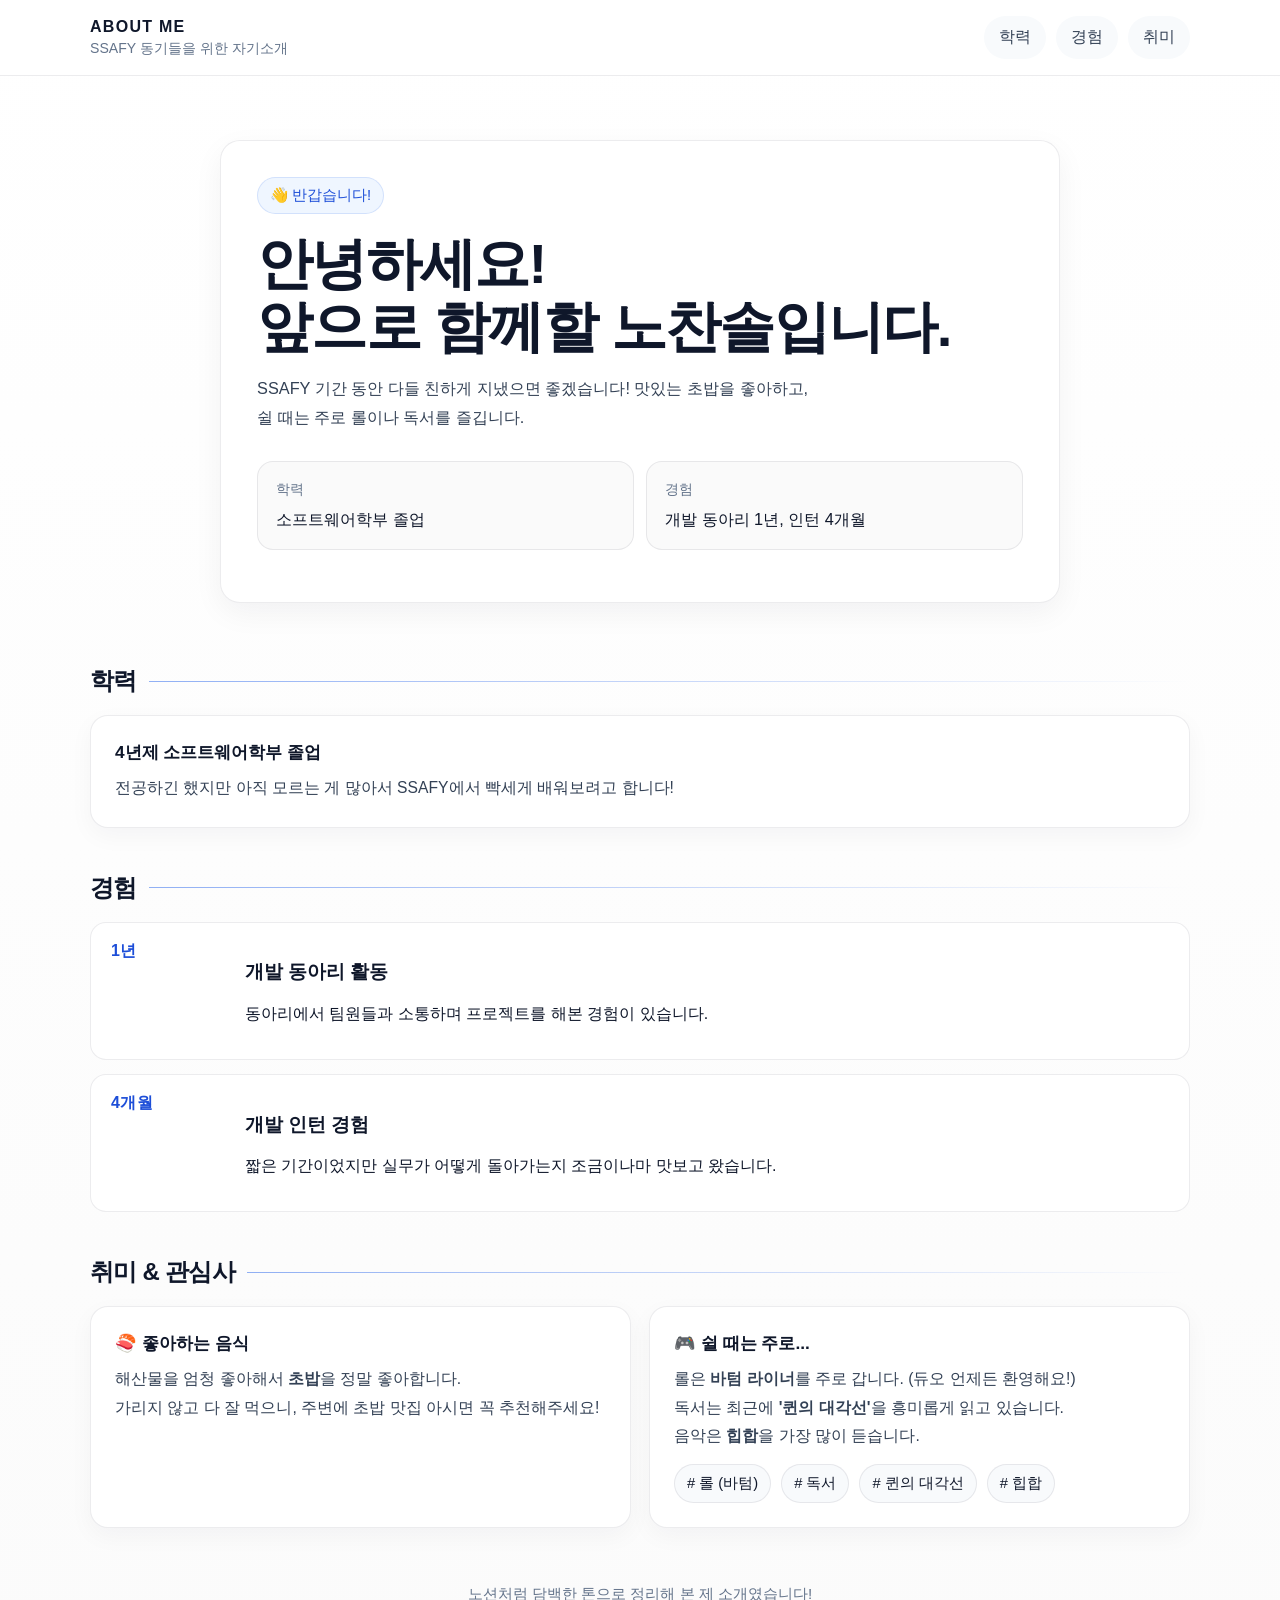
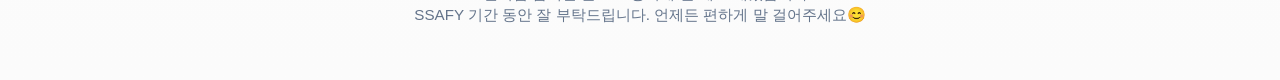
==== introduce/index.html @ 13c80293 "feat: 자기소개용 페이지 추가" ====
<!DOCTYPE html>
<html lang="ko">
<head>
  <meta charset="UTF-8">
  <meta name="viewport" content="width=device-width, initial-scale=1.0">
  <title>자기소개</title>
  <style>
    :root {
      --bg: #ffffff;
      --bg-soft: #fafafa;
      --card: #ffffff;
      --line: rgba(15, 23, 42, 0.08);
      --text: #0f172a;
      --muted: #64748b;
      --accent: #2563eb;
      --accent-2: #0f766e;
      --shadow: 0 10px 30px rgba(15, 23, 42, 0.05);
    }

    * {
      box-sizing: border-box;
    }

    html {
      scroll-behavior: smooth;
    }

    body {
      margin: 0;
      font-family: -apple-system, BlinkMacSystemFont, "Segoe UI", Roboto, "Noto Sans KR", sans-serif;
      color: var(--text);
      background: linear-gradient(180deg, #ffffff 0%, #fbfbfb 100%);
      min-height: 100vh;
    }

    a {
      color: inherit;
      text-decoration: none;
    }

    .wrap {
      width: min(1100px, calc(100% - 32px));
      margin: 0 auto;
    }

    .topbar {
      position: sticky;
      top: 0;
      z-index: 10;
      backdrop-filter: blur(16px);
      background: rgba(255, 255, 255, 0.92);
      border-bottom: 1px solid var(--line);
    }

    .topbar-inner {
      display: flex;
      align-items: center;
      justify-content: space-between;
      gap: 16px;
      padding: 16px 0;
    }

    .brand {
      display: flex;
      flex-direction: column;
      gap: 3px;
    }

    .brand strong {
      font-size: 1rem;
      letter-spacing: 0.08em;
      text-transform: uppercase;
    }

    .brand span {
      font-size: 0.88rem;
      color: var(--muted);
    }

    .nav {
      display: flex;
      flex-wrap: wrap;
      gap: 10px;
      justify-content: flex-end;
    }

    .nav a {
      padding: 10px 14px;
      border: 1px solid transparent;
      border-radius: 999px;
      color: #334155;
      transition: 0.2s ease;
      background: #f8fafc;
    }

    .nav a:hover {
      border-color: rgba(37, 99, 235, 0.18);
      color: #0f172a;
      transform: translateY(-1px);
    }

    .hero {
      padding: 64px 0 40px;
    }

    .hero-grid {
      display: grid;
      grid-template-columns: 1.2fr 0.8fr;
      gap: 24px;
      align-items: stretch;
    }

    /* 가운데 정렬을 위한 스타일 추가 */
    .hero-grid.full-width {
      grid-template-columns: 1fr;
      max-width: 840px;
      margin: 0 auto;
    }

    .panel {
      position: relative;
      overflow: hidden;
      border: 1px solid var(--line);
      border-radius: 20px;
      background: var(--card);
      box-shadow: var(--shadow);
      backdrop-filter: blur(18px);
    }

    .hero-copy {
      padding: 36px;
    }

    .eyebrow {
      display: inline-flex;
      align-items: center;
      gap: 8px;
      padding: 8px 12px;
      border-radius: 999px;
      background: #eff6ff;
      color: #1d4ed8;
      font-size: 0.92rem;
      border: 1px solid rgba(37, 99, 235, 0.14);
    }

    h1 {
      margin: 18px 0 16px;
      font-size: clamp(2.2rem, 4.4vw, 4rem);
      line-height: 1.12;
      letter-spacing: -0.03em;
    }

    .lead {
      margin: 0;
      font-size: 1.02rem;
      line-height: 1.8;
      color: #334155;
      max-width: 62ch;
    }

    .hero-meta {
      display: grid;
      gap: 12px;
      margin-top: 28px;
      grid-template-columns: repeat(2, minmax(0, 1fr));
    }

    .meta-card {
      padding: 18px;
      border-radius: 16px;
      background: var(--bg-soft);
      border: 1px solid var(--line);
    }

    .meta-card dt {
      font-size: 0.88rem;
      color: var(--muted);
      margin-bottom: 8px;
    }

    .meta-card dd {
      margin: 0;
      font-size: 1.02rem;
      line-height: 1.5;
    }

    section {
      padding: 22px 0;
      scroll-margin-top: 92px;
    }

    .section-title {
      display: flex;
      align-items: center;
      gap: 12px;
      margin-bottom: 18px;
    }

    .section-title h2 {
      margin: 0;
      font-size: 1.5rem;
      letter-spacing: -0.03em;
    }

    .section-title span {
      height: 1px;
      flex: 1;
      background: linear-gradient(90deg, rgba(37, 99, 235, 0.5), transparent);
    }

    .grid-2 {
      display: grid;
      grid-template-columns: repeat(2, minmax(0, 1fr));
      gap: 18px;
    }

    .card {
      padding: 24px;
      border-radius: 18px;
      background: #ffffff;
      border: 1px solid var(--line);
      box-shadow: 0 8px 24px rgba(15, 23, 42, 0.04);
    }

    .card h3 {
      margin: 0 0 10px;
      font-size: 1.08rem;
    }

    .card p,
    .card li {
      color: #334155;
      line-height: 1.8;
      margin: 0;
      font-size: 0.98rem;
    }

    .timeline {
      display: grid;
      gap: 14px;
    }

    .timeline-item {
      display: grid;
      grid-template-columns: 120px 1fr;
      gap: 14px;
      align-items: start;
      padding: 18px 20px;
      border-radius: 16px;
      background: #ffffff;
      border: 1px solid var(--line);
    }

    .timeline-item .year {
      color: #1d4ed8;
      font-weight: 800;
      letter-spacing: 0.02em;
    }

    .chips {
      display: flex;
      flex-wrap: wrap;
      gap: 10px;
      margin-top: 14px;
    }

    .chip {
      padding: 9px 12px;
      border-radius: 999px;
      background: #f8fafc;
      border: 1px solid var(--line);
      color: #0f172a;
      font-size: 0.92rem;
    }

    .footer {
      padding: 34px 0 54px;
      color: var(--muted);
      text-align: center;
      font-size: 0.95rem;
    }

    @media (max-width: 860px) {
      .hero-grid,
      .grid-2 {
        grid-template-columns: 1fr;
      }

      .topbar-inner {
        display: grid;
      }

      .nav {
        justify-content: flex-start;
      }

      .hero {
        padding-top: 46px;
      }

      .hero-copy {
        padding: 24px;
      }

      .hero-meta {
        grid-template-columns: 1fr;
      }

      .timeline-item {
        grid-template-columns: 1fr;
      }
    }
  </style>
</head>
<body>
  <header class="topbar">
    <div class="wrap topbar-inner">
      <div class="brand">
        <strong>ABOUT ME</strong>
        <span>SSAFY 동기들을 위한 자기소개</span>
      </div>
      <nav class="nav" aria-label="페이지 섹션 이동">
        <a href="#education">학력</a>
        <a href="#experience">경험</a>
        <a href="#hobby">취미</a>
      </nav>
    </div>
  </header>

  <main>
    <section class="hero">
      <div class="wrap hero-grid full-width">
        <article class="panel hero-copy">
          <span class="eyebrow">👋 반갑습니다!</span>
          <h1>안녕하세요!<br>앞으로 함께할 <strong>노찬솔</strong>입니다.</h1>
          <p class="lead">
            SSAFY 기간 동안 다들 친하게 지냈으면 좋겠습니다! 맛있는 초밥을 좋아하고, 쉴 때는 주로 롤이나 독서를 즐깁니다.
          </p>

          <dl class="hero-meta">
            <div class="meta-card">
              <dt>학력</dt>
              <dd>소프트웨어학부 졸업</dd>
            </div>
            <div class="meta-card">
              <dt>경험</dt>
              <dd>개발 동아리 1년, 인턴 4개월</dd>
            </div>
          </dl>
        </article>
      </div>
    </section>

    <section id="education">
      <div class="wrap">
        <div class="section-title">
          <h2>학력</h2>
          <span></span>
        </div>
        <div class="card">
          <h3>4년제 소프트웨어학부 졸업</h3>
          <p>
            전공하긴 했지만 아직 모르는 게 많아서 SSAFY에서 빡세게 배워보려고 합니다!
          </p>
        </div>
      </div>
    </section>

    <section id="experience">
      <div class="wrap">
        <div class="section-title">
          <h2>경험</h2>
          <span></span>
        </div>
        <div class="timeline">
          <article class="timeline-item">
            <div class="year">1년</div>
            <div>
              <h3>개발 동아리 활동</h3>
              <p>
                동아리에서 팀원들과 소통하며 프로젝트를 해본 경험이 있습니다.
              </p>
            </div>
          </article>
          <article class="timeline-item">
            <div class="year">4개월</div>
            <div>
              <h3>개발 인턴 경험</h3>
              <p>
                짧은 기간이었지만 실무가 어떻게 돌아가는지 조금이나마 맛보고 왔습니다.
              </p>
            </div>
          </article>
        </div>
      </div>
    </section>

    <section id="hobby">
      <div class="wrap">
        <div class="section-title">
          <h2>취미 & 관심사</h2>
          <span></span>
        </div>
        <div class="grid-2">
          <article class="card">
            <h3>🍣 좋아하는 음식</h3>
            <p>
              해산물을 엄청 좋아해서 <strong>초밥</strong>을 정말 좋아합니다.<br>
              가리지 않고 다 잘 먹으니, 주변에 초밥 맛집 아시면 꼭 추천해주세요!
            </p>
          </article>
          <article class="card">
            <h3>🎮 쉴 때는 주로...</h3>
            <p>
              롤은 <strong>바텀 라이너</strong>를 주로 갑니다. (듀오 언제든 환영해요!)<br>
              독서는 최근에 <strong>'퀸의 대각선'</strong>을 흥미롭게 읽고 있습니다.<br>
              음악은 <strong>힙합</strong>을 가장 많이 듣습니다.
            </p>
            <div class="chips">
              <span class="chip"># 롤 (바텀)</span>
              <span class="chip"># 독서</span>
              <span class="chip"># 퀸의 대각선</span>
              <span class="chip"># 힙합</span>
            </div>
          </article>
        </div>
      </div>
    </section>

    <div class="wrap footer">
      노션처럼 담백한 톤으로 정리해 본 제 소개였습니다!<br>
      SSAFY 기간 동안 잘 부탁드립니다. 언제든 편하게 말 걸어주세요😊
    </div>
  </main>
</body>
</html>
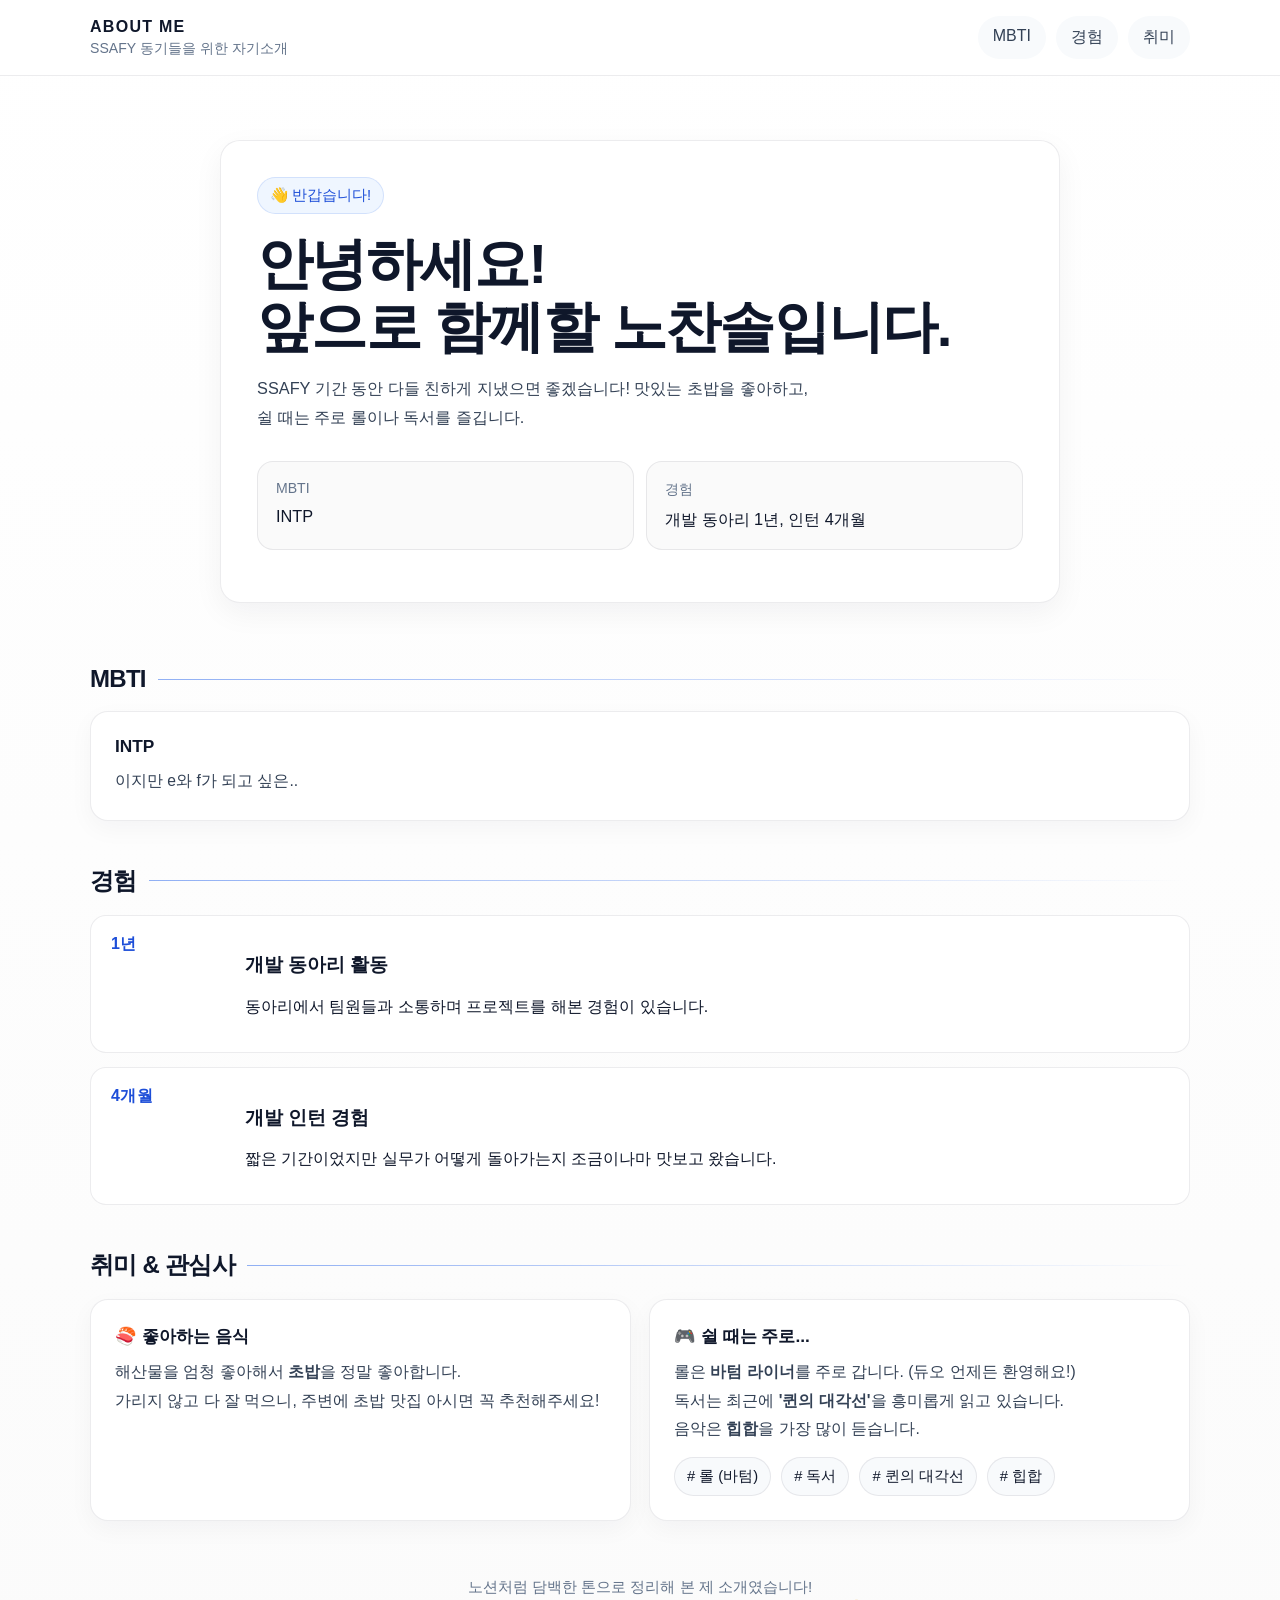
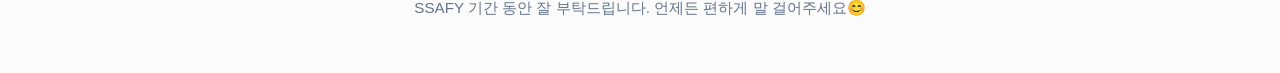
==== commit ff83c0b1: "feat: 자기소개에 학력 빼고 mbti로 보강" ====
--- a/introduce/index.html
+++ b/introduce/index.html
@@ -320,7 +320,7 @@
         <span>SSAFY 동기들을 위한 자기소개</span>
       </div>
       <nav class="nav" aria-label="페이지 섹션 이동">
-        <a href="#education">학력</a>
+        <a href="#mbti">MBTI</a>
         <a href="#experience">경험</a>
         <a href="#hobby">취미</a>
       </nav>
@@ -339,8 +339,8 @@
 
           <dl class="hero-meta">
             <div class="meta-card">
-              <dt>학력</dt>
-              <dd>소프트웨어학부 졸업</dd>
+              <dt>MBTI</dt>
+              <dd>INTP</dd>
             </div>
             <div class="meta-card">
               <dt>경험</dt>
@@ -351,16 +351,16 @@
       </div>
     </section>
 
-    <section id="education">
+    <section id="mbti">
       <div class="wrap">
         <div class="section-title">
-          <h2>학력</h2>
+          <h2>MBTI</h2>
           <span></span>
         </div>
         <div class="card">
-          <h3>4년제 소프트웨어학부 졸업</h3>
+          <h3>INTP</h3>
           <p>
-            전공하긴 했지만 아직 모르는 게 많아서 SSAFY에서 빡세게 배워보려고 합니다!
+            이지만 e와 f가 되고 싶은..
           </p>
         </div>
       </div>
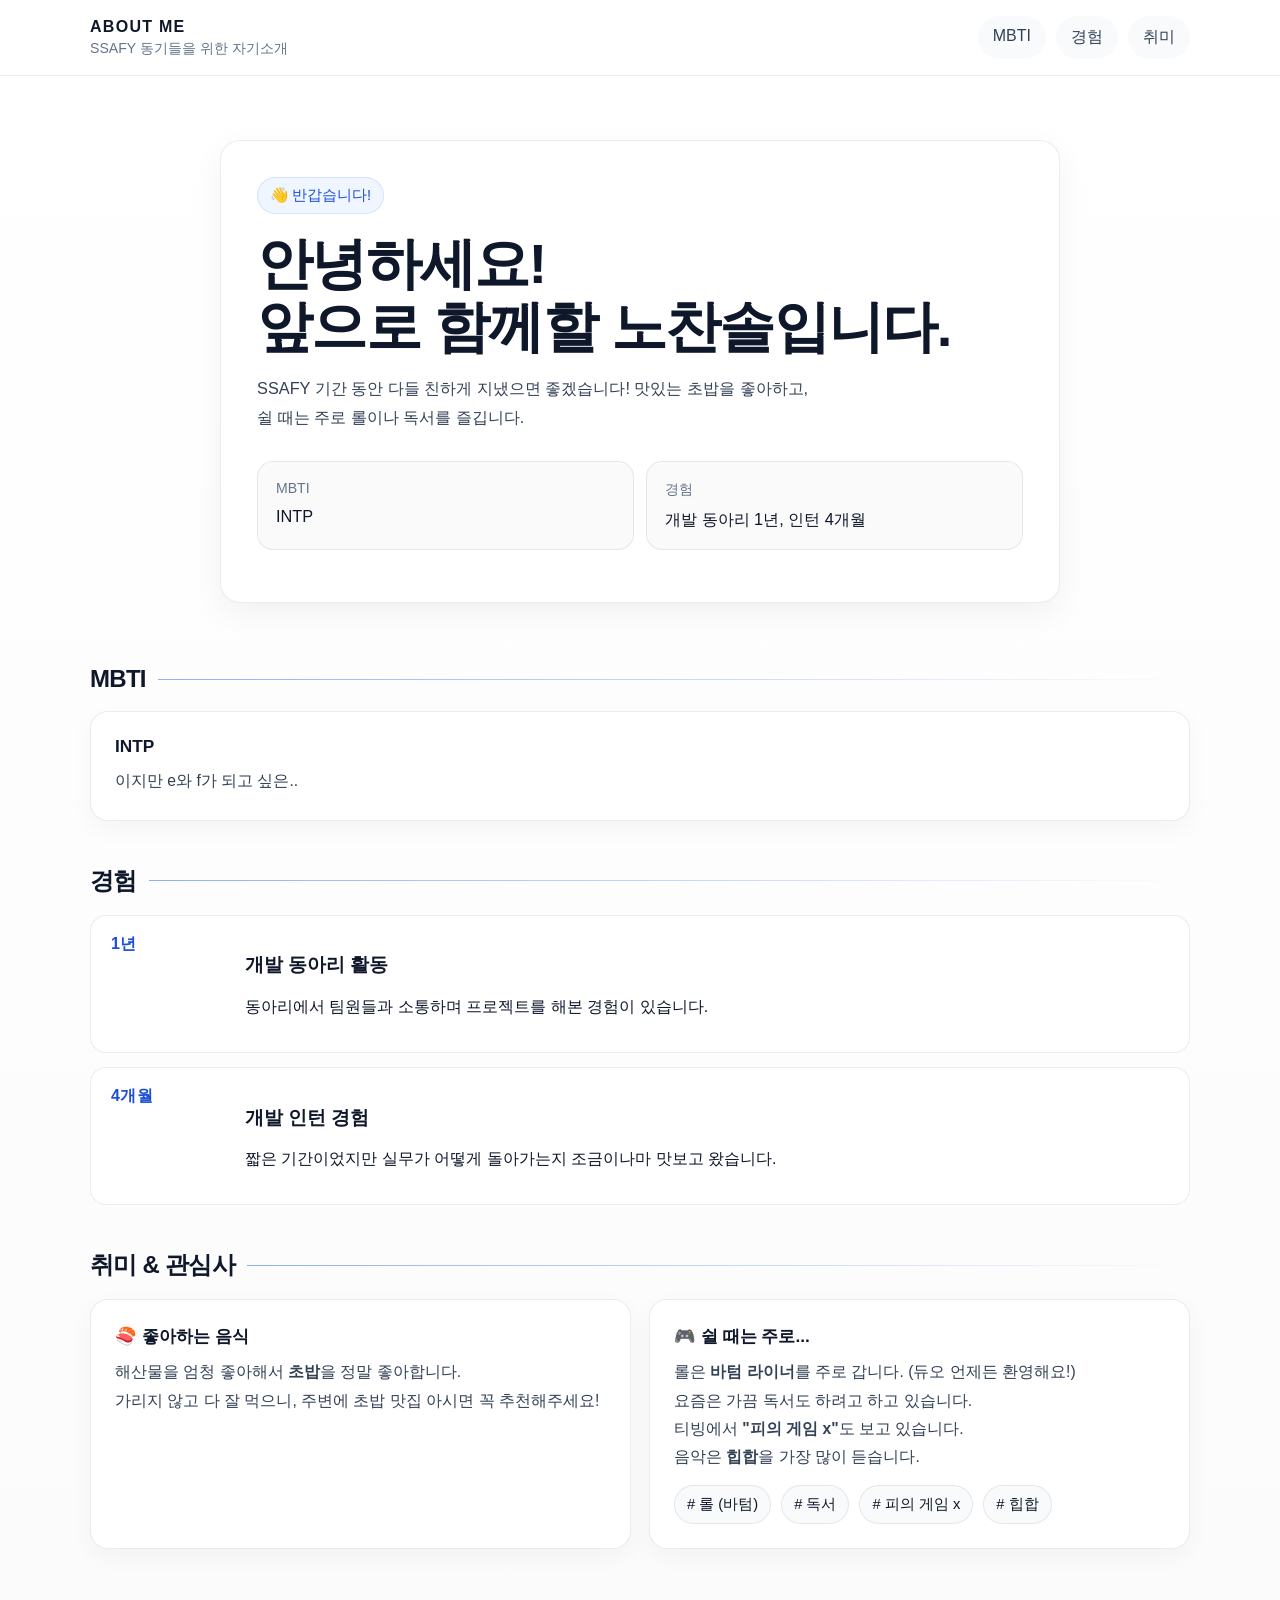
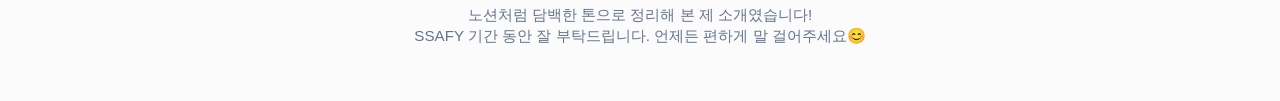
==== commit 2bddceff: "chore: 텍스트 일부 수정" ====
--- a/introduce/index.html
+++ b/introduce/index.html
@@ -413,13 +413,14 @@
             <h3>🎮 쉴 때는 주로...</h3>
             <p>
               롤은 <strong>바텀 라이너</strong>를 주로 갑니다. (듀오 언제든 환영해요!)<br>
-              독서는 최근에 <strong>'퀸의 대각선'</strong>을 흥미롭게 읽고 있습니다.<br>
+              요즘은 가끔 독서도 하려고 하고 있습니다.<br>
+              티빙에서 <strong>"피의 게임 x"</strong>도 보고 있습니다.<br>
               음악은 <strong>힙합</strong>을 가장 많이 듣습니다.
             </p>
             <div class="chips">
               <span class="chip"># 롤 (바텀)</span>
               <span class="chip"># 독서</span>
-              <span class="chip"># 퀸의 대각선</span>
+              <span class="chip"># 피의 게임 x</span>
               <span class="chip"># 힙합</span>
             </div>
           </article>
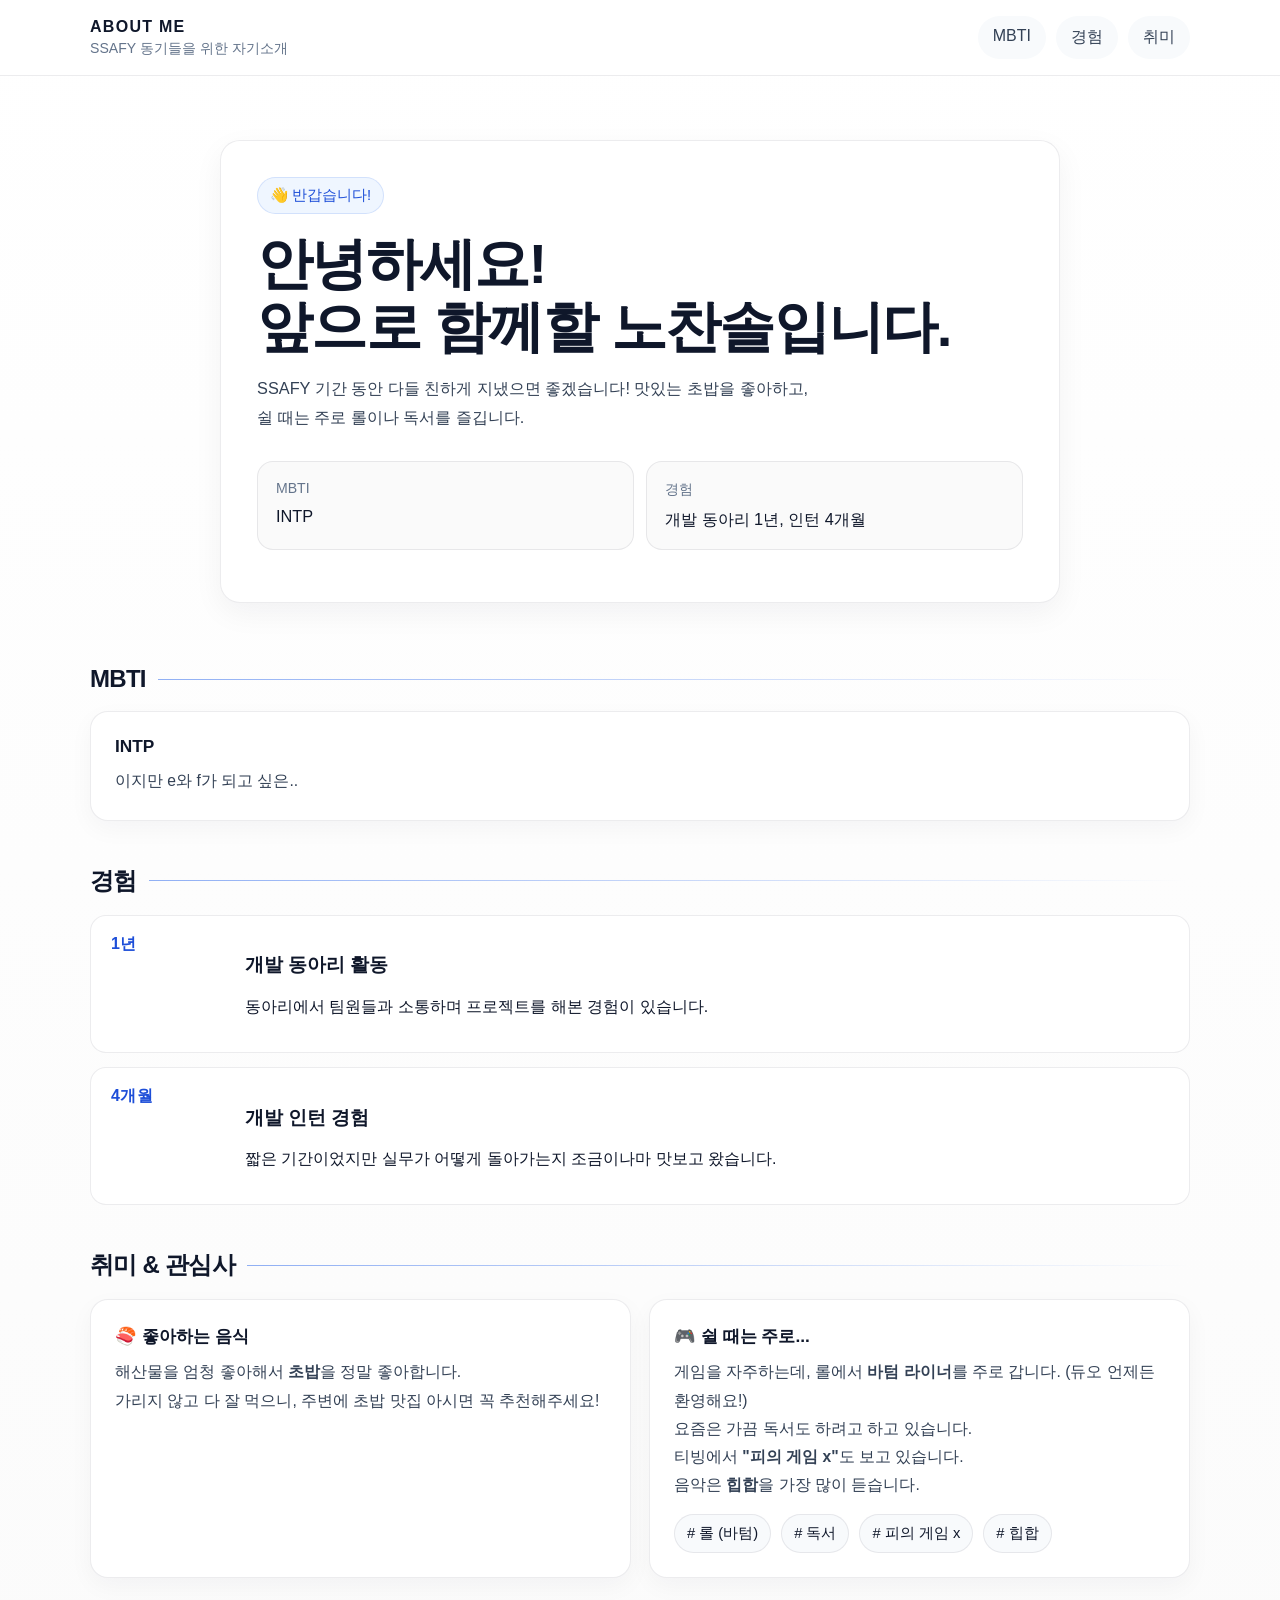
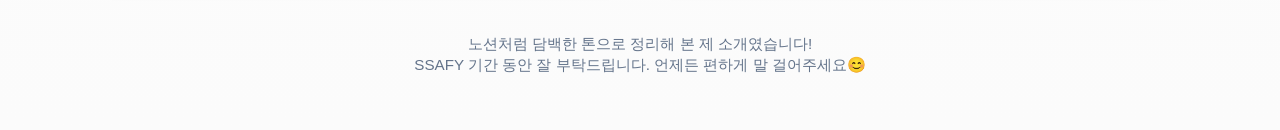
==== commit 9d9e258f: "chore: 텍스트 일부 수정" ====
--- a/introduce/index.html
+++ b/introduce/index.html
@@ -412,7 +412,7 @@
           <article class="card">
             <h3>🎮 쉴 때는 주로...</h3>
             <p>
-              롤은 <strong>바텀 라이너</strong>를 주로 갑니다. (듀오 언제든 환영해요!)<br>
+              게임을 자주하는데, 롤에서 <strong>바텀 라이너</strong>를 주로 갑니다. (듀오 언제든 환영해요!)<br>
               요즘은 가끔 독서도 하려고 하고 있습니다.<br>
               티빙에서 <strong>"피의 게임 x"</strong>도 보고 있습니다.<br>
               음악은 <strong>힙합</strong>을 가장 많이 듣습니다.
